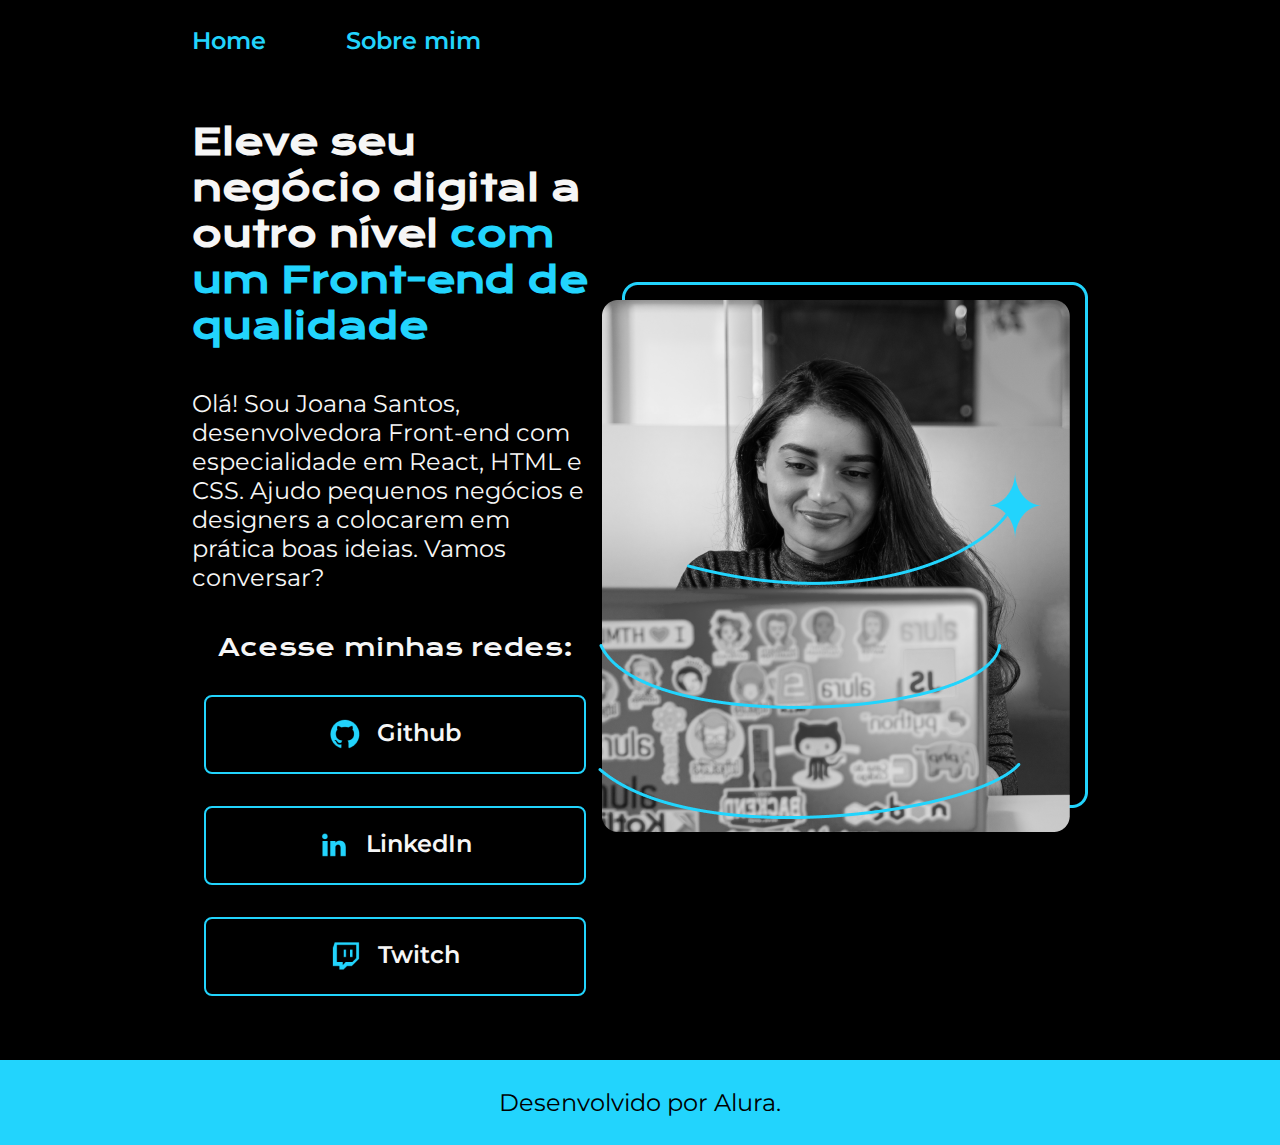
==== index.html @ db8e6ebb "Commit do projeto - nivel do projeto: ajustes de responsividade do site. (site construido, em refato" ====
<!DOCTYPE html>
<html lang="pt-br">
<head>
    <meta charset="UTF-8">
    <meta http-equiv="X-UA-Compatible" content="IE=edge">
    <meta name="viewport" content="width=device-width, initial-scale=1.0">
    <title>Portfolio</title>
    <link rel="stylesheet" href="style/style.css">
</head>
<body>
    <header class="cabecalho">
        <nav class="cabecalho__menu">
            <a class="cabecalho__menu__link" href="index.html">Home</a>
            <a class="cabecalho__menu__link" href="about.html">Sobre mim</a>
        </nav>
    </header>
    <main class="apresentacao">
    <section class="apresentacao__conteudo">
    <h1 class="apresentacao__conteudo__titulo">Eleve seu negócio digital a outro nível
    <strong class="titulo-destaque">com um Front-end de qualidade
    </strong>
    </h1>
    <p class="apresentacao__conteudo__texto">Olá! Sou Joana Santos, desenvolvedora Front-end 
    com especialidade em React, HTML e CSS. Ajudo pequenos 
    negócios e designers a colocarem em prática boas ideias. 
    Vamos conversar?</p>
    <div class="apresentacao__links">
        <h2 class="apresentacao__links__subtitulo">Acesse minhas redes:</h2>
        <a class="apresentacao__links__link" href="https://github.com/itsmyllaa">
            <img src="assets/Logo Github.png" alt="Logo Github">
            Github</a>
        <a class="apresentacao__links__link" href="https://linkedin.com/in/itsmyllaa/">
            <img src="assets/Logo linkedin.png" alt="Logo LinkedIn">
            LinkedIn</a>
        <a class="apresentacao__links__link" href="https://twitch.com/codigo_corvinal">
            <img src="assets/Logo Twitch.png" alt="Logo Twitch">
            Twitch</a>        
    </div>
    </section>
    <img src="assets/Imagem.png" alt="Joana no computador">
    </main>
    <footer class="rodape">
        <p>Desenvolvido por Alura.</p>
    </footer>
</body>
</html>
---- style/style.css ----
@import url('https://fonts.googleapis.com/css2?family=Krona+One&family=Montserrat:wght@400;600&family=Roboto:wght@400;500;700&display=swap');

:root {
    --cor-primaria: #000000;
    --cor-secundaria: #F6F6F6;
    --cor-terciaria: #22D4FD;
    --cor-hover: #272727;

    --fonte-principal:'Krona One', sans-serif;  
    --fonte-secundaria: 'Montserrat', sans-serif;
}

* {
    margin: 0;
    padding: 0;
}

body {
    box-sizing: border-box;
    background-color: var(--cor-primaria);
    color: var(--cor-secundaria);
}

.titulo-destaque {
    color: var(--cor-terciaria);
}

.cabecalho {
    padding: 2% 0% 0% 15%;
}

.cabecalho__menu {
    display: flex;
    gap: 80px;
}

.cabecalho__menu__link {
    font-family: var(--fonte-secundaria);
    font-size: 1.5rem;
    font-weight: 600;
    color: var(--cor-terciaria);
    text-decoration: none;
}

.apresentacao {
    padding: 5% 15%;
    display: flex;
    align-items: center;
    justify-content: space-between;
}

.apresentacao__conteudo {
    width: 615px;
    display: flex;
    flex-direction: column;
    gap: 40px;
}

.apresentacao__conteudo__titulo {
    font-size: 2.25rem;
    font-family: var(--fonte-principal);
}

.apresentacao__conteudo__texto {
    font-size: 1.5rem;
    font-family: var(--fonte-secundaria);
}

.apresentacao__links {
    display: flex;
    flex-direction: column;
    justify-content: space-between;
    align-items: center;
    gap: 32px;
}

.apresentacao__links__subtitulo {
    font-family: var(--fonte-principal);    
    font-weight: 400;
    font-size: 1.5rem;
}

.apresentacao__links__link {
    display: flex;
    justify-content: center;
    gap: 16px;
    border: 2px solid var(--cor-terciaria);
    width: 378px;
    text-align: center;
    border-radius: 8px;
    font-size: 1.5rem;
    font-weight: 600;
    padding: 21.5px 0;
    text-decoration: none;
    color: var(--cor-secundaria);
    font-family: var(--fonte-secundaria);

}

.apresentacao__links__link:hover {
    background-color: var(--cor-hover);
}

.rodape {
    padding: 28px;
    color: var(--cor-primaria);
    background-color: var(--cor-terciaria);
    text-align: center;
    font-family: var(--fonte-secundaria);
    font-size: 1.5rem;
    font-weight: 400;
}
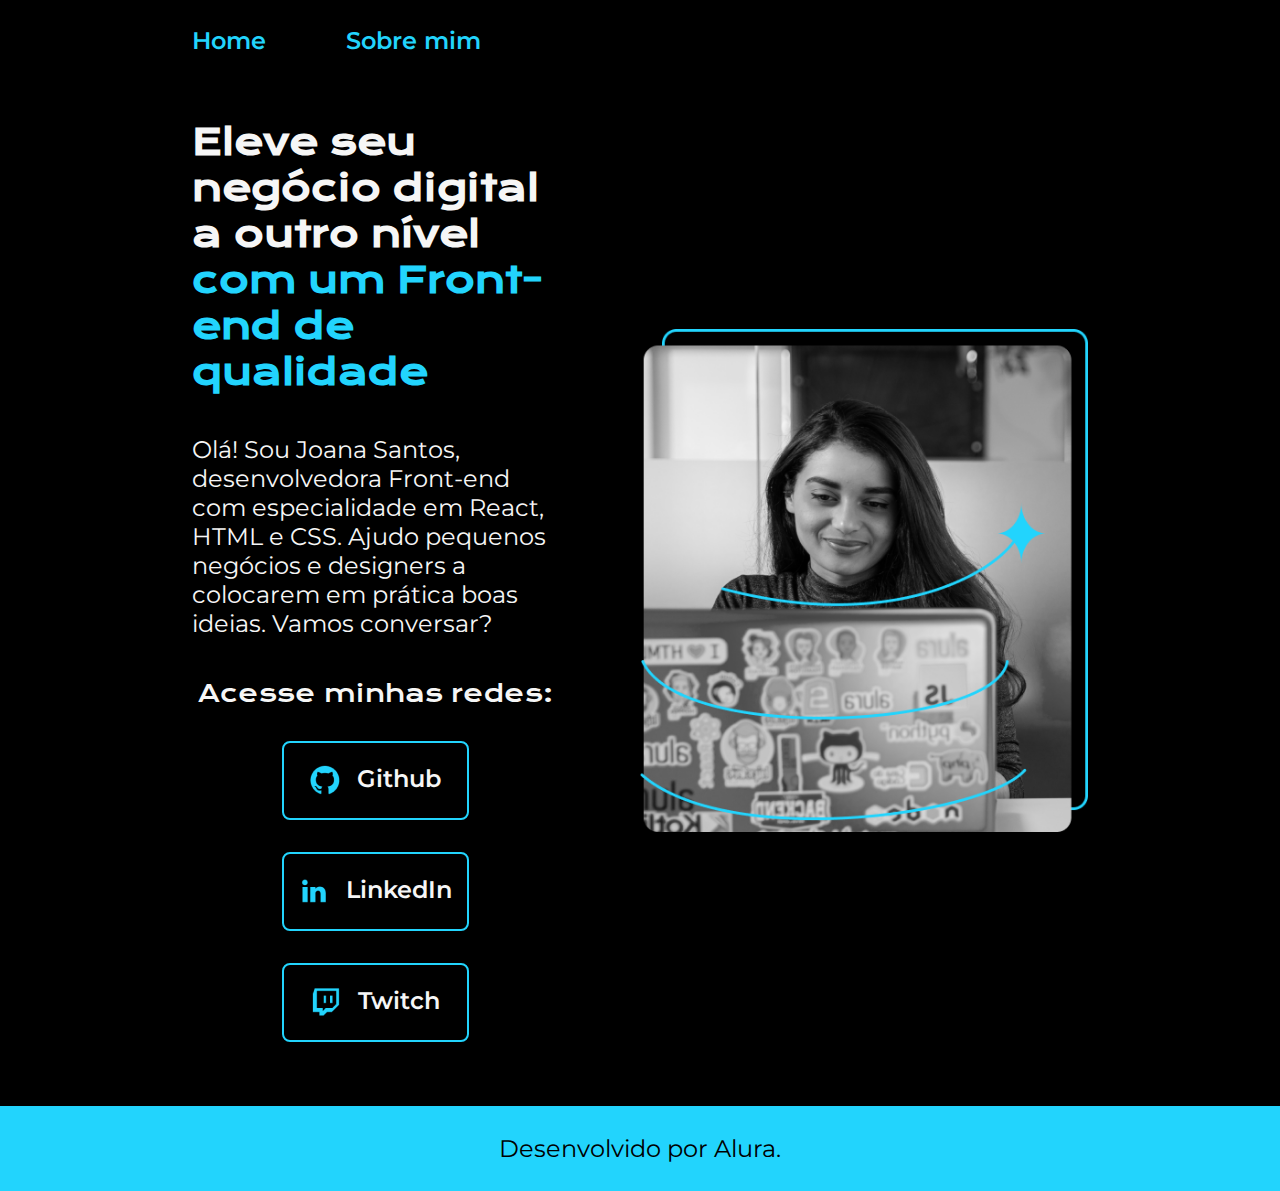
==== commit 9e29d641: "Finalizando aplicação de responsividade do projeto portfólio" ====
--- a/index.html
+++ b/index.html
@@ -26,18 +26,18 @@
     Vamos conversar?</p>
     <div class="apresentacao__links">
         <h2 class="apresentacao__links__subtitulo">Acesse minhas redes:</h2>
-        <a class="apresentacao__links__link" href="https://github.com/itsmyllaa">
+        <a class="apresentacao__links__navegacao" href="https://github.com/itsmyllaa">
             <img src="assets/Logo Github.png" alt="Logo Github">
             Github</a>
-        <a class="apresentacao__links__link" href="https://linkedin.com/in/itsmyllaa/">
+        <a class="apresentacao__links__navegacao" href="https://linkedin.com/in/itsmyllaa/">
             <img src="assets/Logo linkedin.png" alt="Logo LinkedIn">
             LinkedIn</a>
-        <a class="apresentacao__links__link" href="https://twitch.com/codigo_corvinal">
+        <a class="apresentacao__links__navegacao" href="https://twitch.com/codigo_corvinal">
             <img src="assets/Logo Twitch.png" alt="Logo Twitch">
             Twitch</a>        
     </div>
     </section>
-    <img src="assets/Imagem.png" alt="Joana no computador">
+    <img class="apresentacao__imagem" src="assets/Imagem.png" alt="Joana no computador">
     </main>
     <footer class="rodape">
         <p>Desenvolvido por Alura.</p>
--- a/style/style.css
+++ b/style/style.css
@@ -47,10 +47,11 @@
     display: flex;
     align-items: center;
     justify-content: space-between;
+    gap: 82px;
 }
 
 .apresentacao__conteudo {
-    width: 615px;
+    width: 50%;
     display: flex;
     flex-direction: column;
     gap: 40px;
@@ -80,12 +81,12 @@
     font-size: 1.5rem;
 }
 
-.apresentacao__links__link {
+.apresentacao__links__navegacao {
     display: flex;
     justify-content: center;
     gap: 16px;
     border: 2px solid var(--cor-terciaria);
-    width: 378px;
+    width: 50%;
     text-align: center;
     border-radius: 8px;
     font-size: 1.5rem;
@@ -97,8 +98,12 @@
 
 }
 
-.apresentacao__links__link:hover {
+.apresentacao__links__navegacao:hover {
     background-color: var(--cor-hover);
+}
+
+.apresentacao__imagem {
+    width: 50%;
 }
 
 .rodape {
@@ -109,4 +114,24 @@
     font-family: var(--fonte-secundaria);
     font-size: 1.5rem;
     font-weight: 400;
+}
+
+@media (max-width: 1200px) {
+
+    .cabecalho {
+        padding: 10%;    
+    }
+
+    .cabecalho__menu {
+        justify-content: center;
+    }
+    
+    .apresentacao { 
+        flex-direction: column-reverse;
+        padding: 5%;
+    }
+
+    .apresentacao__conteudo {
+        width: auto;
+    }
 }